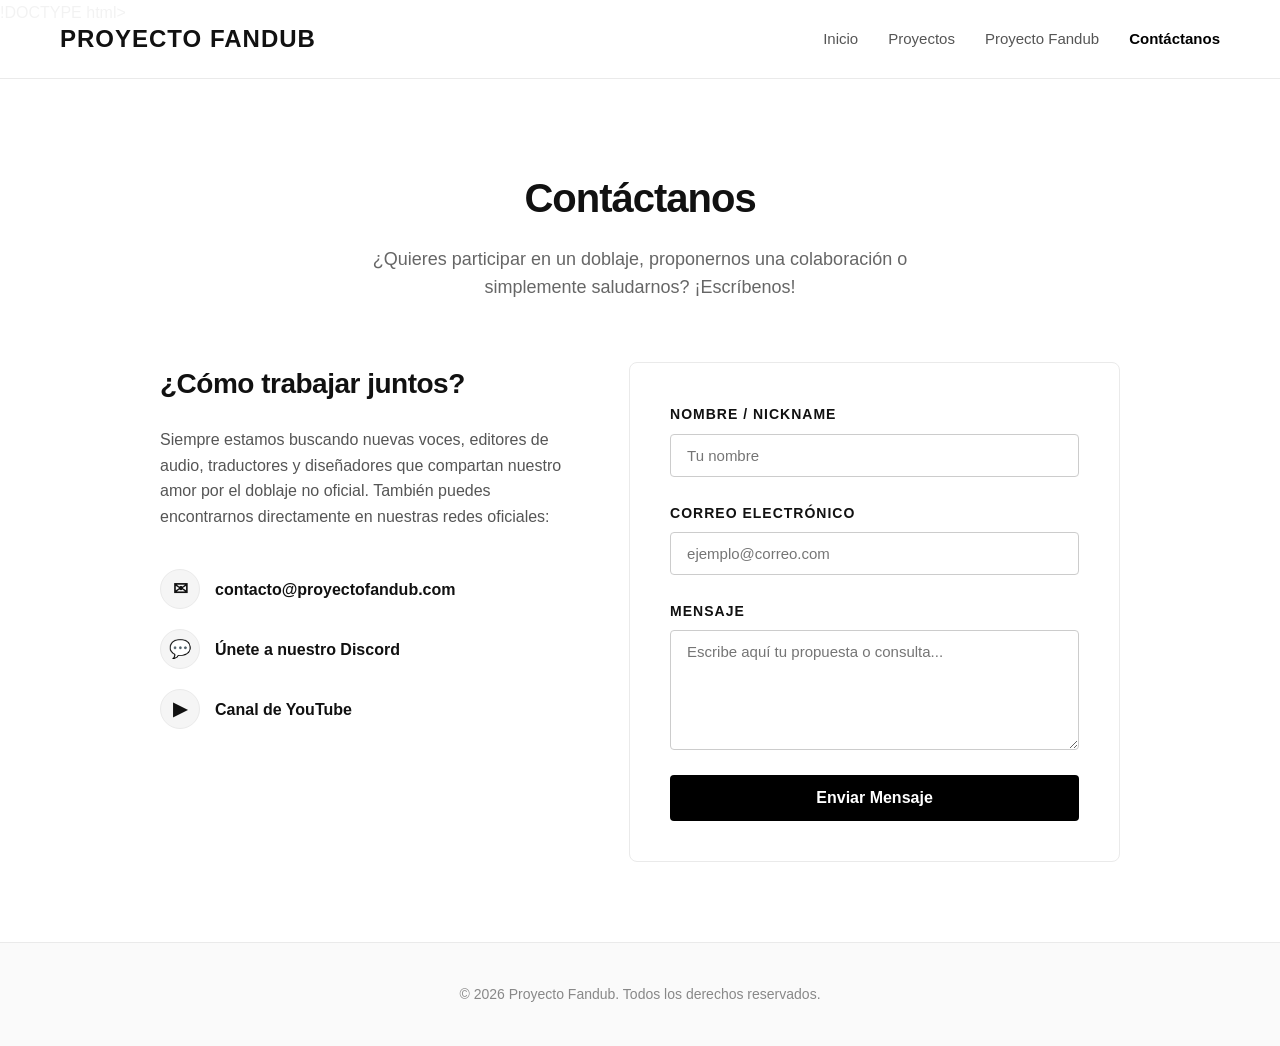
==== contactanos.html @ 7ac76507 "Add files via upload" ====
!DOCTYPE html>
<html lang="es">
<head>
    <meta charset="UTF-8">
    <meta name="viewport" content="width=device-width, initial-scale=1.0">
    <title>Proyecto Fandub | Contáctanos</title>
    <style>
        /* */
        * {
            margin: 0;
            padding: 0;
            box-sizing: border-box;
            font-family: 'Segoe UI', Tahoma, Geneva, Verdana, sans-serif;
        }

        body {
            background-color: #ffffff;
            color: #111111;
            line-height: 1.6;
        }

        /* */
        header {
            position: fixed;
            top: 0;
            left: 0;
            width: 100%;
            background-color: rgba(255, 255, 255, 0.95);
            border-bottom: 1px solid #eaeaea;
            z-index: 1000;
        }

        .nav-container {
            max-width: 1200px;
            margin: 0 auto;
            display: flex;
            justify-content: space-between;
            align-items: center;
            padding: 20px;
        }

        .logo {
            font-size: 24px;
            font-weight: 800;
            letter-spacing: 1px;
            text-transform: uppercase;
        }
        
        nav ul {
            display: flex;
            list-style: none;
            gap: 30px;
        }

        nav ul li a {
            text-decoration: none;
            color: #555555;
            font-weight: 500;
            font-size: 15px;
            transition: color 0.3s ease;
        }

        nav ul li a:hover, nav ul li a.active {
            color: #000000;
            font-weight: 700;
        }

        /* */
        main {
            max-width: 1000px;
            margin: 140px auto 80px auto;
            padding: 0 20px;
        }

        .contact-header {
            text-align: center;
            margin-bottom: 60px;
        }

        .contact-header h1 {
            font-size: 40px;
            font-weight: 800;
            letter-spacing: -1px;
            margin-bottom: 15px;
        }

        .contact-header p {
            font-size: 18px;
            color: #666666;
            max-width: 600px;
            margin: 0 auto;
        }

        .contact-container {
            display: grid;
            grid-template-columns: 1fr 1.2fr;
            gap: 60px;
            align-items: start;
        }

        /* */
        .contact-info h2 {
            font-size: 28px;
            font-weight: 700;
            margin-bottom: 20px;
            letter-spacing: -0.5px;
        }

        .contact-info p {
            color: #555555;
            margin-bottom: 30px;
            font-size: 16px;
        }

        .social-links {
            margin-top: 40px;
        }

        .social-item {
            display: flex;
            align-items: center;
            margin-bottom: 20px;
            text-decoration: none;
            color: #111111;
            font-weight: 600;
            font-size: 16px;
            transition: opacity 0.3s ease;
        }

        .social-item:hover {
            opacity: 0.7;
        }

        .social-icon {
            width: 40px;
            height: 40px;
            background-color: #f5f5f5;
            border: 1px solid #eaeaea;
            border-radius: 50%;
            display: flex;
            align-items: center;
            justify-content: center;
            margin-right: 15px;
            font-size: 18px;
        }

        /* */
        .contact-form {
            background-color: #ffffff;
            border: 1px solid #eaeaea;
            border-radius: 8px;
            padding: 40px;
        }

        .form-group {
            margin-bottom: 25px;
        }

        .form-group label {
            display: block;
            font-size: 14px;
            font-weight: 600;
            margin-bottom: 8px;
            text-transform: uppercase;
            letter-spacing: 1px;
        }

        .form-group input, .form-group textarea {
            width: 100%;
            padding: 12px 16px;
            border: 1px solid #cccccc;
            border-radius: 4px;
            font-size: 15px;
            background-color: #ffffff;
            color: #111111;
            transition: border-color 0.3s ease;
            outline: none;
        }

        .form-group input:focus, .form-group textarea:focus {
            border-color: #000000;
        }

        .form-group textarea {
            resize: vertical;
            min-height: 120px;
        }

        /* Botón de Enviar */
        .btn-submit {
            display: block;
            width: 100%;
            padding: 14px;
            background-color: #000000;
            color: #ffffff;
            border: none;
            border-radius: 4px;
            font-size: 16px;
            font-weight: 600;
            cursor: pointer;
            transition: background-color 0.3s ease;
        }

        .btn-submit:hover {
            background-color: #333333;
        }

        /* */
        footer {
            border-top: 1px solid #eaeaea;
            padding: 40px 20px;
            text-align: center;
            font-size: 14px;
            color: #888888;
            background-color: #fafafa;
            margin-top: 80px;
        }

        /* Responsivo para móviles */
        @media (max-width: 768px) {
            .contact-container {
                grid-template-columns: 1fr;
                gap: 40px;
            }
            .contact-form {
                padding: 25px 20px;
            }
        }
    </style>
</head>
<body>

    <!-- Barra de Navegación -->
    <header>
        <div class="nav-container">
            <div class="logo">Proyecto Fandub</div>
            <nav>
                <ul>
                    <li><a href="index.html">Inicio</a></li>
                    <li><a href="proyectos.html">Proyectos</a></li>
                    <li><a href="proyecto-fandub.html">Proyecto Fandub</a></li>
                    <li><a href="contactanos.html" class="active">Contáctanos</a></li>
                </ul>
            </nav>
        </div>
    </header>

    <!-- Contenido de Contáctanos -->
    <main>
        <div class="contact-header">
            <h1>Contáctanos</h1>
            <p>¿Quieres participar en un doblaje, proponernos una colaboración o simplemente saludarnos? ¡Escríbenos!</p>
        </div>

        <section class="contact-container">
            <!-- Información Izquierda -->
            <div class="contact-info">
                <h2>¿Cómo trabajar juntos?</h2>
                <p>Siempre estamos buscando nuevas voces, editores de audio, traductores y diseñadores que compartan nuestro amor por el doblaje no oficial. También puedes encontrarnos directamente en nuestras redes oficiales:</p>
                
                <div class="social-links">
                    <a href="#" class="social-item">
                        <div class="social-icon">✉</div>
                        <span>contacto@proyectofandub.com</span>
                    </a>
                    <a href="#" class="social-item">
                        <div class="social-icon">💬</div>
                        <span>Únete a nuestro Discord</span>
                    </a>
                    <a href="#" class="social-item">
                        <div class="social-icon">▶</div>
                        <span>Canal de YouTube</span>
                    </a>
                </div>
            </div>

            <!-- Formulario Derecha -->
            <form class="contact-form" onsubmit="event.preventDefault(); alert('¡Mensaje enviado con éxito!');">
                <div class="form-group">
                    <label for="name">Nombre / Nickname</label>
                    <input type="text" id="name" placeholder="Tu nombre" required>
                </div>
                <div class="form-group">
                    <label for="email">Correo Electrónico</label>
                    <input type="email" id="email" placeholder="ejemplo@correo.com" required>
                </div>
                <div class="form-group">
                    <label for="message">Mensaje</label>
                    <textarea id="message" placeholder="Escribe aquí tu propuesta o consulta..." required></textarea>
                </div>
                <button type="submit" class="btn-submit">Enviar Mensaje</button>
            </form>
        </section>
    </main>

    <!-- Footer -->
    <footer>
        <p>&copy; 2026 Proyecto Fandub. Todos los derechos reservados.</p>
    </footer>

</body>
</html>
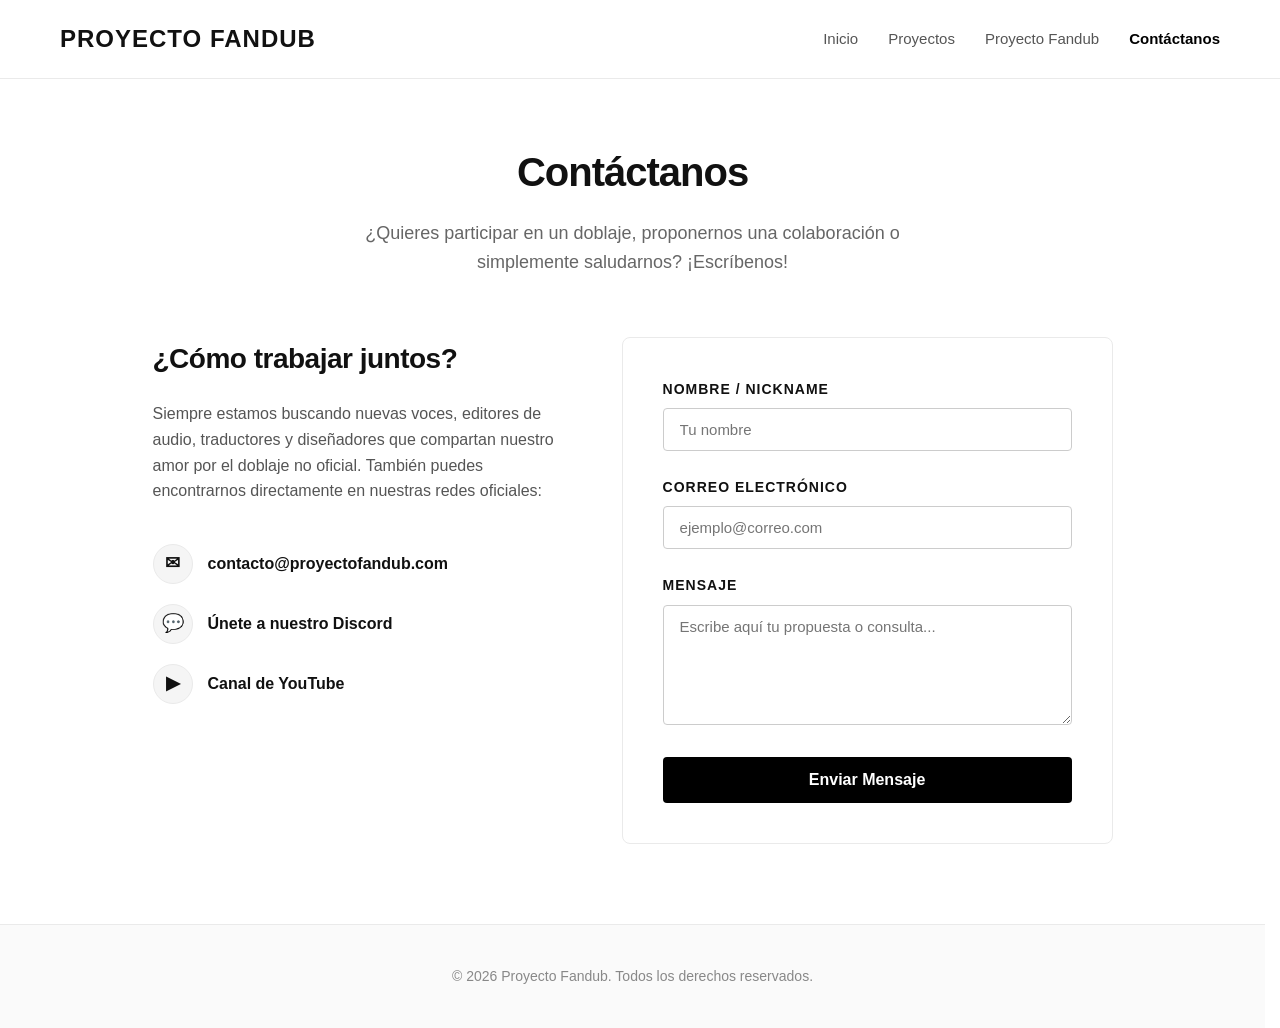
==== commit 801b498f: "Add files via upload" ====
--- a/contactanos.html
+++ b/contactanos.html
@@ -1,11 +1,16 @@
-!DOCTYPE html>
+<!DOCTYPE html>
 <html lang="es">
 <head>
     <meta charset="UTF-8">
     <meta name="viewport" content="width=device-width, initial-scale=1.0">
     <title>Proyecto Fandub | Contáctanos</title>
     <style>
-        /* */
+        /* Previene el salto de diseño (Layout Shift) al cambiar entre páginas con y sin scrollbar */
+        html {
+            scrollbar-gutter: stable;
+        }
+
+        /* Estilos Globales - Minimalista Blanco y Negro */
         * {
             margin: 0;
             padding: 0;
@@ -17,15 +22,18 @@
             background-color: #ffffff;
             color: #111111;
             line-height: 1.6;
-        }
-
-        /* */
+            overflow-x: hidden; /* Evita scrolls horizontales en pantallas móviles */
+        }
+
+        /* ==========================================================================
+           Barra de Navegación (Nav) - IDÉNTICA AL INDEX
+           ========================================================================== */
         header {
             position: fixed;
             top: 0;
             left: 0;
             width: 100%;
-            background-color: rgba(255, 255, 255, 0.95);
+            background-color: rgba(255, 255, 255, 0.98);
             border-bottom: 1px solid #eaeaea;
             z-index: 1000;
         }
@@ -37,6 +45,7 @@
             justify-content: space-between;
             align-items: center;
             padding: 20px;
+            position: relative;
         }
 
         .logo {
@@ -44,8 +53,40 @@
             font-weight: 800;
             letter-spacing: 1px;
             text-transform: uppercase;
-        }
-        
+            white-space: nowrap;
+        }
+
+        /* Botón de Hamburguesa (Oculto por defecto en PC) */
+        .menu-toggle {
+            display: none;
+            flex-direction: column;
+            gap: 5px;
+            background: none;
+            border: none;
+            cursor: pointer;
+            padding: 5px;
+            z-index: 1001;
+        }
+
+        .menu-toggle span {
+            display: block;
+            width: 25px;
+            height: 3px;
+            background-color: #111111;
+            transition: all 0.3s ease;
+        }
+
+        /* Animación del botón de hamburguesa al transformarse en X */
+        .menu-toggle.open span:nth-child(1) {
+            transform: translateY(8px) rotate(45deg);
+        }
+        .menu-toggle.open span:nth-child(2) {
+            opacity: 0;
+        }
+        .menu-toggle.open span:nth-child(3) {
+            transform: translateY(-8px) rotate(-45deg);
+        }
+
         nav ul {
             display: flex;
             list-style: none;
@@ -58,6 +99,7 @@
             font-weight: 500;
             font-size: 15px;
             transition: color 0.3s ease;
+            white-space: nowrap;
         }
 
         nav ul li a:hover, nav ul li a.active {
@@ -65,7 +107,46 @@
             font-weight: 700;
         }
 
-        /* */
+        /* Adaptación móvil de la Nav */
+        @media (max-width: 768px) {
+            .menu-toggle {
+                display: flex;
+            }
+
+            nav ul {
+                display: none; /* Oculto por defecto en móvil */
+                flex-direction: column;
+                position: absolute;
+                top: 100%;
+                left: 0;
+                width: 100%;
+                background-color: #ffffff;
+                border-bottom: 1px solid #eaeaea;
+                padding: 20px;
+                gap: 20px;
+                box-shadow: 0 10px 15px rgba(0,0,0,0.05);
+            }
+
+            /* Clase que activa el menú con JavaScript */
+            nav ul.show {
+                display: flex;
+            }
+
+            nav ul li {
+                width: 100%;
+                text-align: center;
+            }
+
+            nav ul li a {
+                display: block;
+                font-size: 18px;
+                padding: 10px 0;
+            }
+        }
+
+        /* ==========================================================================
+           Contenido Principal
+           ========================================================================== */
         main {
             max-width: 1000px;
             margin: 140px auto 80px auto;
@@ -98,7 +179,6 @@
             align-items: start;
         }
 
-        /* */
         .contact-info h2 {
             font-size: 28px;
             font-weight: 700;
@@ -144,7 +224,6 @@
             font-size: 18px;
         }
 
-        /* */
         .contact-form {
             background-color: #ffffff;
             border: 1px solid #eaeaea;
@@ -186,7 +265,6 @@
             min-height: 120px;
         }
 
-        /* Botón de Enviar */
         .btn-submit {
             display: block;
             width: 100%;
@@ -205,7 +283,23 @@
             background-color: #333333;
         }
 
-        /* */
+        /* Ajustes específicos de contacto para móviles */
+        @media (max-width: 768px) {
+            main {
+                margin-top: 110px; /* Equilibra la distancia del menú */
+            }
+            .contact-header h1 {
+                font-size: 32px;
+            }
+            .contact-container {
+                grid-template-columns: 1fr;
+                gap: 40px;
+            }
+            .contact-form {
+                padding: 25px 20px;
+            }
+        }
+
         footer {
             border-top: 1px solid #eaeaea;
             padding: 40px 20px;
@@ -215,27 +309,22 @@
             background-color: #fafafa;
             margin-top: 80px;
         }
-
-        /* Responsivo para móviles */
-        @media (max-width: 768px) {
-            .contact-container {
-                grid-template-columns: 1fr;
-                gap: 40px;
-            }
-            .contact-form {
-                padding: 25px 20px;
-            }
-        }
     </style>
 </head>
 <body>
 
-    <!-- Barra de Navegación -->
     <header>
         <div class="nav-container">
             <div class="logo">Proyecto Fandub</div>
+            
+            <button class="menu-toggle" id="mobileMenuBtn" aria-label="Abrir menú">
+                <span></span>
+                <span></span>
+                <span></span>
+            </button>
+
             <nav>
-                <ul>
+                <ul id="navLinks">
                     <li><a href="index.html">Inicio</a></li>
                     <li><a href="proyectos.html">Proyectos</a></li>
                     <li><a href="proyecto-fandub.html">Proyecto Fandub</a></li>
@@ -245,7 +334,6 @@
         </div>
     </header>
 
-    <!-- Contenido de Contáctanos -->
     <main>
         <div class="contact-header">
             <h1>Contáctanos</h1>
@@ -253,7 +341,6 @@
         </div>
 
         <section class="contact-container">
-            <!-- Información Izquierda -->
             <div class="contact-info">
                 <h2>¿Cómo trabajar juntos?</h2>
                 <p>Siempre estamos buscando nuevas voces, editores de audio, traductores y diseñadores que compartan nuestro amor por el doblaje no oficial. También puedes encontrarnos directamente en nuestras redes oficiales:</p>
@@ -274,7 +361,6 @@
                 </div>
             </div>
 
-            <!-- Formulario Derecha -->
             <form class="contact-form" onsubmit="event.preventDefault(); alert('¡Mensaje enviado con éxito!');">
                 <div class="form-group">
                     <label for="name">Nombre / Nickname</label>
@@ -293,10 +379,29 @@
         </section>
     </main>
 
-    <!-- Footer -->
     <footer>
         <p>&copy; 2026 Proyecto Fandub. Todos los derechos reservados.</p>
     </footer>
 
+    <script>
+        document.addEventListener('DOMContentLoaded', () => {
+            const mobileMenuBtn = document.getElementById('mobileMenuBtn');
+            const navLinks = document.getElementById('navLinks');
+
+            // Alternar clases al presionar el botón
+            mobileMenuBtn.addEventListener('click', () => {
+                navLinks.classList.toggle('show');
+                mobileMenuBtn.classList.toggle('open');
+            });
+
+            // Cerrar el menú si el usuario toca la pantalla fuera de él
+            document.addEventListener('click', (e) => {
+                if (!mobileMenuBtn.contains(e.target) && !navLinks.contains(e.target)) {
+                    navLinks.classList.remove('show');
+                    mobileMenuBtn.classList.remove('open');
+                }
+            });
+        });
+    </script>
 </body>
 </html>
